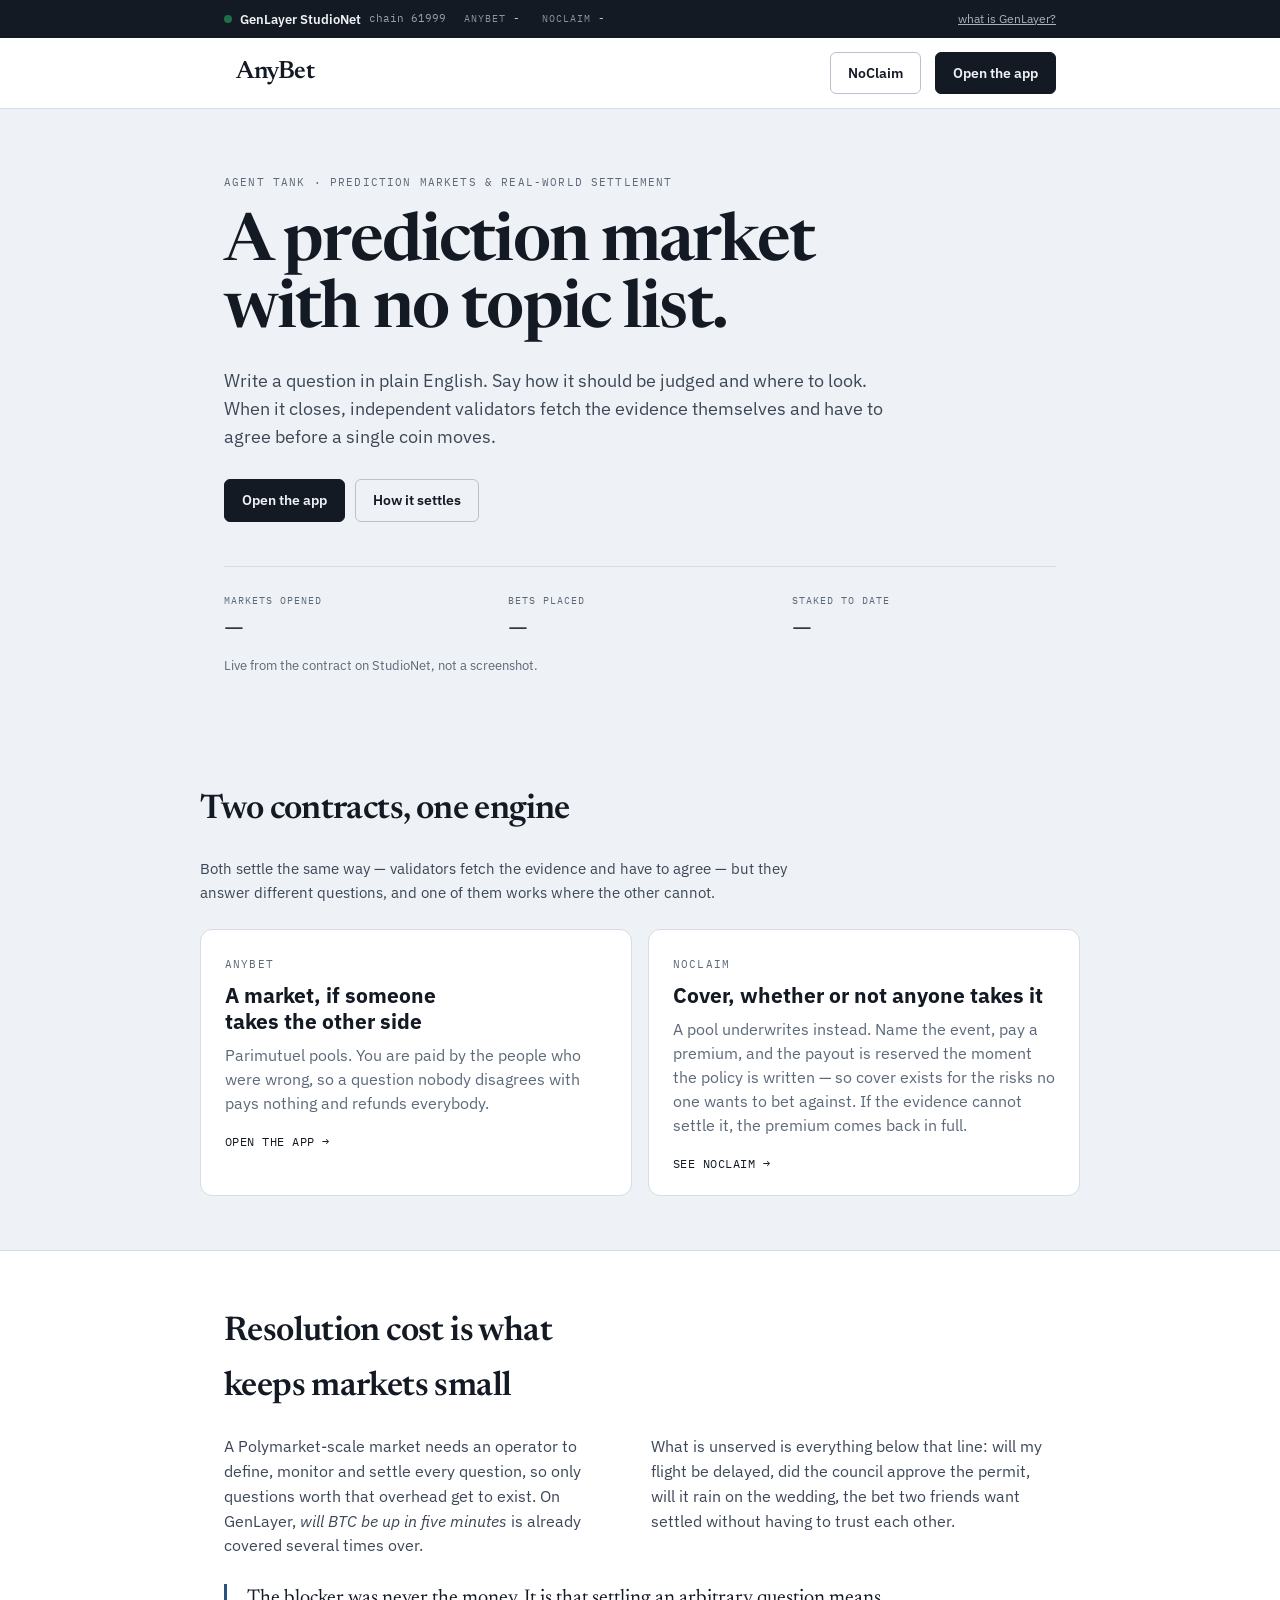
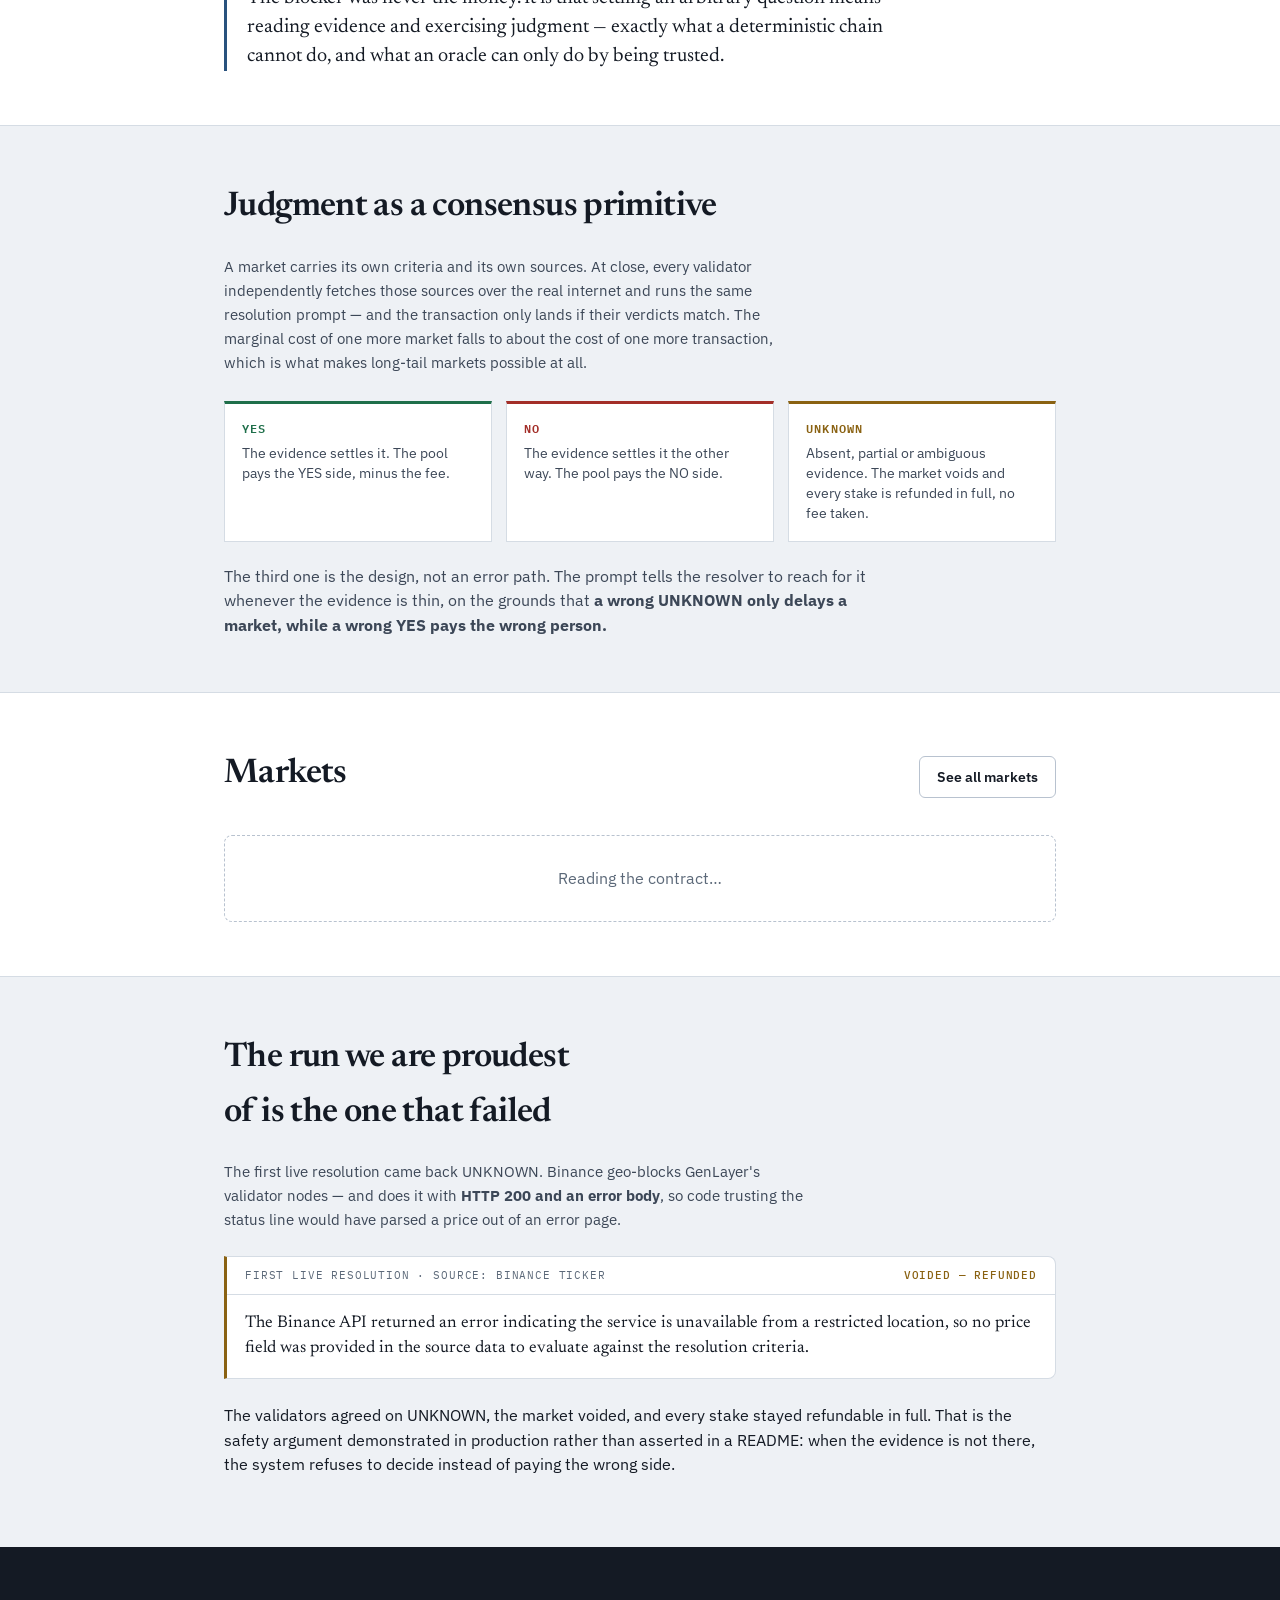
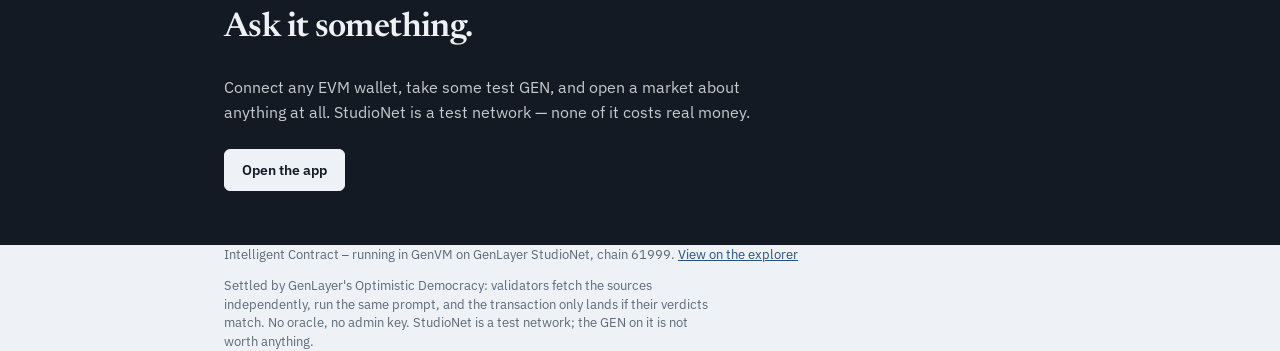
==== frontend/anybet.html @ c9eaa771 "Give NoClaim the front door NoClaim is the entry: parametric cover is the half of this that works wi" ====
<!doctype html>
<html lang="en">
<head>
<meta charset="utf-8">
<meta name="viewport" content="width=device-width, initial-scale=1">
<title>AnyBet - a prediction market with no topic list</title>
<meta name="description" content="Ask any question in plain English, say how it should be judged, and GenLayer validators settle it from live evidence.">
<link rel="preconnect" href="https://fonts.googleapis.com">
<link rel="preconnect" href="https://fonts.gstatic.com" crossorigin>
<link rel="stylesheet" href="https://fonts.googleapis.com/css2?family=Newsreader:ital,opsz,wght@0,6..72,400;0,6..72,500;0,6..72,600;0,6..72,700;1,6..72,400&family=IBM+Plex+Mono:wght@400;500;600&family=IBM+Plex+Sans:wght@400;500;600&display=swap">
<link rel="icon" id="favicon" href="data:,">
<link rel="stylesheet" href="styles.css">
<script type="importmap">
{
  "imports": {
    "genlayer-js": "https://esm.sh/genlayer-js@1.1.8",
    "genlayer-js/chains": "https://esm.sh/genlayer-js@1.1.8/chains"
  }
}
</script>
</head>
<body class="home">

<!-- The same bar the two apps carry. This page signs nothing, so it shows no
     account - but it names the network and both contracts, because arriving
     here and arriving at the app should not tell you different things about
     where this runs. -->
<div class="netbar" id="netbar">
  <div class="wrap netbar-inner">
    <span class="net-state">
      <span class="dot"></span>
      <strong>GenLayer StudioNet</strong>
      <span class="net-id">chain 61999</span>
    </span>
    <a class="net-contract" id="net-contract-bet" href="#" target="_blank" rel="noopener" title="The AnyBet contract on the explorer">
      <span class="label">anybet</span>
      <code id="contract-address">-</code>
    </a>
    <a class="net-contract" id="net-contract-cover" href="#" target="_blank" rel="noopener" title="The NoClaim contract on the explorer">
      <span class="label">noclaim</span>
      <code id="cover-address">-</code>
    </a>
    <div class="netbar-right">
      <a class="link" href="https://genlayer.com" target="_blank" rel="noopener">what is GenLayer?</a>
    </div>
  </div>
</div>

<header class="home-nav">
  <div class="wrap home-nav-inner">
    <a class="lockup" href="anybet.html">
      <span class="mark-slot" id="mark-slot"></span>
      <span class="wordmark">AnyBet</span>
    </a>
    <nav>
      <a class="btn-link ghost" href="index.html">NoClaim</a>
      <a class="btn-link primary" href="app.html">Open the app</a>
    </nav>
  </div>
</header>

<main>

  <section class="hero wrap">
    <p class="eyebrow">Agent Tank &middot; Prediction Markets &amp; Real-World Settlement</p>
    <h1>A prediction market<br>with no topic list.</h1>
    <p class="hero-lede">
      Write a question in plain English. Say how it should be judged and where to
      look. When it closes, independent validators fetch the evidence themselves
      and have to agree before a single coin moves.
    </p>
    <div class="hero-actions">
      <a class="btn-link primary" href="app.html">Open the app</a>
      <a class="btn-link ghost" href="#how">How it settles</a>
    </div>
    <dl class="hero-stats" id="hero-stats">
      <div><dt>Markets opened</dt><dd id="stat-markets">&mdash;</dd></div>
      <div><dt>Bets placed</dt><dd id="stat-bets">&mdash;</dd></div>
      <div><dt>Staked to date</dt><dd id="stat-volume">&mdash;</dd></div>
    </dl>
    <p class="hero-note">Live from the contract on StudioNet, not a screenshot.</p>
  </section>

  <!-- NoClaim was a footnote here for too long. It is the half of this that
       does not need a counterparty, which is the more interesting half. -->
  <section class="wrap products">
    <h2>Two contracts, one engine</h2>
    <p class="lede">
      Both settle the same way &mdash; validators fetch the evidence and have to
      agree &mdash; but they answer different questions, and one of them works
      where the other cannot.
    </p>
    <div class="product-grid">
      <a class="product" href="app.html">
        <span class="eyebrow">AnyBet</span>
        <h3>A market, if someone takes the other side</h3>
        <p>
          Parimutuel pools. You are paid by the people who were wrong, so a
          question nobody disagrees with pays nothing and refunds everybody.
        </p>
        <span class="product-go">Open the app</span>
      </a>
      <a class="product" href="index.html">
        <span class="eyebrow">NoClaim</span>
        <h3>Cover, whether or not anyone takes it</h3>
        <p>
          A pool underwrites instead. Name the event, pay a premium, and the
          payout is reserved the moment the policy is written &mdash; so cover
          exists for the risks no one wants to bet against. If the evidence
          cannot settle it, the premium comes back in full.
        </p>
        <span class="product-go">See NoClaim</span>
      </a>
    </div>
  </section>

  <section class="band">
    <div class="wrap">
      <h2>Resolution cost is what keeps markets small</h2>
      <div class="two-col">
        <p>
          A Polymarket-scale market needs an operator to define, monitor and
          settle every question, so only questions worth that overhead get to
          exist. On GenLayer, <em>will BTC be up in five minutes</em> is already
          covered several times over.
        </p>
        <p>
          What is unserved is everything below that line: will my flight be
          delayed, did the council approve the permit, will it rain on the
          wedding, the bet two friends want settled without having to trust each
          other.
        </p>
      </div>
      <p class="pull">
        The blocker was never the money. It is that settling an arbitrary
        question means reading evidence and exercising judgment &mdash; exactly
        what a deterministic chain cannot do, and what an oracle can only do by
        being trusted.
      </p>
    </div>
  </section>

  <section class="wrap" id="how">
    <h2>Judgment as a consensus primitive</h2>
    <p class="lede">
      A market carries its own criteria and its own sources. At close, every
      validator independently fetches those sources over the real internet and
      runs the same resolution prompt &mdash; and the transaction only lands if
      their verdicts match. The marginal cost of one more market falls to about
      the cost of one more transaction, which is what makes long-tail markets
      possible at all.
    </p>

    <div class="verdicts">
      <div class="verdict-card v-yes">
        <p class="name">YES</p>
        <p>The evidence settles it. The pool pays the YES side, minus the fee.</p>
      </div>
      <div class="verdict-card v-no">
        <p class="name">NO</p>
        <p>The evidence settles it the other way. The pool pays the NO side.</p>
      </div>
      <div class="verdict-card v-unknown">
        <p class="name">UNKNOWN</p>
        <p>Absent, partial or ambiguous evidence. The market voids and every stake is refunded in full, no fee taken.</p>
      </div>
    </div>

    <p class="under-verdicts">
      The third one is the design, not an error path. The prompt tells the
      resolver to reach for it whenever the evidence is thin, on the grounds that
      <strong>a wrong UNKNOWN only delays a market, while a wrong YES pays the
      wrong person.</strong>
    </p>
  </section>

  <section class="band">
    <div class="wrap">
      <div class="section-head">
        <h2 id="markets-heading">Markets</h2>
        <a class="btn-link ghost" href="app.html">See all markets</a>
      </div>
      <div id="home-markets" class="home-markets">
        <p class="empty">Reading the contract&hellip;</p>
      </div>
    </div>
  </section>

  <section class="wrap">
    <h2>The run we are proudest of is the one that failed</h2>
    <p class="lede">
      The first live resolution came back UNKNOWN. Binance geo-blocks GenLayer's
      validator nodes &mdash; and does it with <strong>HTTP 200 and an error
      body</strong>, so code trusting the status line would have parsed a price
      out of an error page.
    </p>
    <figure class="exhibit void">
      <figcaption>
        <span>First live resolution &middot; source: Binance ticker</span>
        <span class="tag">Voided &mdash; refunded</span>
      </figcaption>
      <blockquote>
        The Binance API returned an error indicating the service is unavailable
        from a restricted location, so no price field was provided in the source
        data to evaluate against the resolution criteria.
      </blockquote>
    </figure>
    <p>
      The validators agreed on UNKNOWN, the market voided, and every stake stayed
      refundable in full. That is the safety argument demonstrated in production
      rather than asserted in a README: when the evidence is not there, the
      system refuses to decide instead of paying the wrong side.
    </p>
  </section>

  <section class="cta">
    <div class="wrap">
      <h2>Ask it something.</h2>
      <p>
        Connect any EVM wallet, take some test GEN, and open a market about
        anything at all. StudioNet is a test network &mdash; none of it costs
        real money.
      </p>
      <a class="btn-link primary" href="app.html">Open the app</a>
    </div>
  </section>

</main>

<footer class="wrap">
  <p>
    Intelligent Contract <code id="contract-address">&mdash;</code> running in
    GenVM on GenLayer StudioNet, chain 61999.
    <a id="explorer-link" href="#" target="_blank" rel="noopener">View on the explorer</a>
  </p>
  <p class="fineprint">
    Settled by GenLayer's Optimistic Democracy: validators fetch the sources
    independently, run the same prompt, and the transaction only lands if their
    verdicts match. No oracle, no admin key. StudioNet is a test network; the GEN
    on it is not worth anything.
  </p>
</footer>

<script type="module" src="anybet-home.js"></script>
</body>
</html>
---- frontend/styles.css ----
/* AnyBet - shares its identity with the submission page: a cool filing-paper
   ground, ink type, and three saturated colours reserved for the three things a
   market can resolve to. Nothing else is allowed to be loud. */

:root {
  --ground: #eef1f5;
  --surface: #ffffff;
  --sunk: #e7ebf1;
  --ink: #141a24;
  --ink-soft: #3c4757;
  --muted: #5c6979;
  --line: #d5dce4;
  --line-strong: #b8c2cf;

  --yes: #1f6f4a;
  --no: #a32e28;
  --unknown: #8a6212;
  --accent: #29527e;

  --display: "Newsreader", "Iowan Old Style", Georgia, serif;
  --body: "IBM Plex Sans", "Segoe UI", Helvetica, Arial, sans-serif;
  --mono: "IBM Plex Mono", ui-monospace, SFMono-Regular, Menlo, monospace;

  --radius: 8px;
}

@media (prefers-color-scheme: dark) {
  :root:not([data-theme="light"]) {
    --ground: #10141b;
    --surface: #171d26;
    --sunk: #1d242f;
    --ink: #e4e9f0;
    --ink-soft: #bcc6d3;
    --muted: #8d9aab;
    --line: #28313e;
    --line-strong: #3a4553;

    --yes: #58b585;
    --no: #e2776e;
    --unknown: #d9a441;
    --accent: #7ba7dd;
  }
}

:root[data-theme="dark"] {
  --ground: #10141b;
  --surface: #171d26;
  --sunk: #1d242f;
  --ink: #e4e9f0;
  --ink-soft: #bcc6d3;
  --muted: #8d9aab;
  --line: #28313e;
  --line-strong: #3a4553;

  --yes: #58b585;
  --no: #e2776e;
  --unknown: #d9a441;
  --accent: #7ba7dd;
}

* { box-sizing: border-box; }

body {
  margin: 0;
  background: var(--ground);
  color: var(--ink);
  font-family: var(--body);
  font-size: 15.5px;
  line-height: 1.6;
  -webkit-font-smoothing: antialiased;
}

body.busy { cursor: progress; }
body.busy button:not(.link) { opacity: .45; pointer-events: none; }

.wrap { max-width: 880px; margin: 0 auto; padding: 0 24px; }

code { font-family: var(--mono); font-size: .88em; }

h1, h2, h3 { text-wrap: balance; }

/* ---- masthead ---- */

.masthead {
  background: var(--surface);
  border-bottom: 1px solid var(--line);
}

.masthead-inner {
  display: flex;
  flex-wrap: wrap;
  gap: 24px;
  justify-content: space-between;
  align-items: flex-start;
  padding-top: 26px;
  padding-bottom: 24px;
}

.brand { flex: 1 1 260px; min-width: 0; }
.account { flex: 0 1 auto; }

/* ---- brand lockup ---- */

.lockup { display: flex; align-items: center; gap: 12px; }
.mark-slot { display: inline-flex; color: var(--ink); }
.mark { display: block; }

/* The chain this actually runs on, stated next to the name rather than buried
   in a footer - and the dot is live state, going amber the moment the wallet
   wanders off StudioNet. */
.chain-badge {
  display: inline-flex;
  align-items: center;
  gap: 7px;
  margin-top: 11px;
  padding: 4px 11px 4px 9px;
  border: 1px solid var(--line);
  border-radius: 20px;
  background: var(--ground);
  font-size: 12px;
  color: var(--muted);
  text-decoration: none;
}
.chain-badge:hover { border-color: var(--line-strong); }
.chain-badge strong { color: var(--ink); font-weight: 600; }
.chain-badge .sep { color: var(--line-strong); }
.chain-badge .dot {
  width: 7px;
  height: 7px;
  border-radius: 50%;
  background: var(--yes);
  flex-shrink: 0;
}
.chain-badge .dot.bad { background: var(--unknown); }

.brand h1 {
  font-family: var(--display);
  font-weight: 500;
  font-size: 38px;
  letter-spacing: -.02em;
  margin: 0;
  line-height: 1;
}

.tagline {
  margin: 7px 0 0;
  color: var(--muted);
  font-size: 14.5px;
  max-width: 42ch;
}

/* ---- account panel ---- */

.account {
  min-width: 330px;
  background: var(--sunk);
  border: 1px solid var(--line);
  border-radius: var(--radius);
  padding: 14px 16px;
}

.account-grid {
  display: grid;
  grid-template-columns: 1fr 1fr;
  gap: 10px 18px;
  margin: 0 0 12px;
}
.account-grid div { min-width: 0; }
.account-grid dt {
  font-family: var(--mono);
  font-size: 10px;
  letter-spacing: .1em;
  text-transform: uppercase;
  color: var(--muted);
  margin-bottom: 2px;
}
.account-grid dd {
  margin: 0;
  font-size: 14px;
  font-variant-numeric: tabular-nums;
  display: flex;
  align-items: baseline;
  gap: 6px;
  flex-wrap: wrap;
}
.unit { color: var(--muted); font-size: 12px; }

.account-actions { display: flex; flex-wrap: wrap; gap: 6px; }

/* ---- buttons ---- */

button {
  font: inherit;
  font-weight: 500;
  border-radius: 6px;
  cursor: pointer;
  border: 1px solid transparent;
  padding: 8px 14px;
  background: var(--sunk);
  color: var(--ink);
  transition: background .12s, border-color .12s;
}
button:hover { border-color: var(--line-strong); }
button:focus-visible { outline: 2px solid var(--accent); outline-offset: 2px; }

button.primary {
  background: var(--ink);
  color: var(--ground);
  border-color: var(--ink);
  font-weight: 600;
}
button.primary:hover { filter: brightness(1.3); }

button.ghost { background: transparent; border-color: var(--line); }
button.ghost:hover { background: var(--surface); }
button.quiet { color: var(--muted); }

button.link {
  background: none;
  border: 0;
  padding: 0;
  color: var(--accent);
  font-size: 13px;
  text-decoration: underline;
  text-underline-offset: 3px;
}
button.link:hover { filter: brightness(1.2); border-color: transparent; }

button:disabled { opacity: .4; cursor: not-allowed; }
button:disabled:hover { border-color: transparent; filter: none; }

button.yes, button.no { color: #fff; font-weight: 600; }
button.yes { background: var(--yes); border-color: var(--yes); }
button.no { background: var(--no); border-color: var(--no); }

/* ---- shared blocks ---- */

.panel {
  background: var(--surface);
  border: 1px solid var(--line);
  border-radius: var(--radius);
  padding: 24px;
  margin-bottom: 22px;
}

.panel h2, .guide h2 {
  font-family: var(--display);
  font-weight: 600;
  font-size: 24px;
  letter-spacing: -.01em;
  margin: 0 0 10px;
}

.section-head { display: flex; justify-content: space-between; align-items: baseline; margin-bottom: 14px; }
.section-head h2 { margin: 0; }

.lede { color: var(--ink-soft); margin: 0 0 18px; max-width: 66ch; font-size: 15px; }
.fineprint { color: var(--muted); font-size: 12.5px; line-height: 1.5; margin: 10px 0 0; max-width: 62ch; }
.hint-inline { color: var(--muted); font-weight: 400; text-transform: none; letter-spacing: 0; }
.warn { color: var(--unknown); font-size: 13px; }

.eyebrow {
  font-family: var(--mono);
  font-size: 10.5px;
  letter-spacing: .11em;
  text-transform: uppercase;
  color: var(--muted);
}

.panel.login { border-color: var(--line-strong); }

/* ---- how to play ---- */

.guide { margin-bottom: 26px; }
.guide-head { display: flex; justify-content: space-between; align-items: baseline; margin-bottom: 14px; }
.guide-head h2 { margin: 0; }

.guide-steps {
  list-style: none;
  counter-reset: step;
  margin: 0;
  padding: 0;
  display: grid;
  grid-template-columns: repeat(auto-fit, minmax(150px, 1fr));
  gap: 1px;
  background: var(--line);
  border: 1px solid var(--line);
  border-radius: var(--radius);
  overflow: hidden;
}

.guide-steps li {
  counter-increment: step;
  background: var(--surface);
  padding: 14px 16px 16px;
}
.guide-steps li::before {
  content: counter(step);
  display: block;
  font-family: var(--mono);
  font-size: 11px;
  color: var(--muted);
  margin-bottom: 6px;
}
.guide-steps h3 { margin: 0 0 4px; font-size: 14px; font-weight: 600; }
.guide-steps p { margin: 0; font-size: 13px; color: var(--muted); line-height: 1.5; }

.guide-note { margin: 12px 0 0; font-size: 13px; color: var(--muted); max-width: 66ch; }

/* ---- forms ---- */

form label { display: block; margin-bottom: 14px; font-size: 12.5px; color: var(--muted); font-weight: 500; }
form .row { display: flex; gap: 14px; flex-wrap: wrap; }
form .row label { flex: 1; min-width: 130px; }

input, textarea, select {
  width: 100%;
  margin-top: 5px;
  padding: 9px 11px;
  background: var(--ground);
  border: 1px solid var(--line);
  border-radius: 6px;
  color: var(--ink);
  font: inherit;
  font-size: 14px;
}
input:focus, textarea:focus, select:focus {
  outline: 2px solid var(--accent);
  outline-offset: -1px;
  background: var(--surface);
}
textarea { resize: vertical; line-height: 1.5; }

.templates { margin-bottom: 20px; }
.template-chips { display: flex; flex-direction: column; gap: 10px; margin-top: 10px; }

/* Grouped by reach - planet, markets, cities, code - because that spread is the
   argument: one contract settles all of them without changing. */
.template-group { display: grid; grid-template-columns: 74px 1fr; gap: 12px; align-items: baseline; }
.group-name {
  font-family: var(--mono);
  font-size: 10px;
  letter-spacing: .1em;
  text-transform: uppercase;
  color: var(--muted);
  padding-top: 7px;
}
.group-chips { display: flex; flex-wrap: wrap; gap: 7px; }

@media (max-width: 560px) {
  .template-group { grid-template-columns: 1fr; gap: 4px; }
  .group-name { padding-top: 0; }
}

.chip {
  padding: 6px 13px;
  background: transparent;
  border: 1px solid var(--line-strong);
  border-radius: 16px;
  font-size: 13px;
}
.chip:hover { background: var(--sunk); }

.source-tools { display: flex; align-items: center; gap: 12px; flex-wrap: wrap; margin-bottom: 12px; }

.source-preview {
  border: 1px solid var(--line);
  border-radius: 6px;
  background: var(--ground);
  margin-bottom: 16px;
  overflow: hidden;
}
.source-row {
  display: grid;
  grid-template-columns: 74px 1fr;
  gap: 12px;
  padding: 10px 13px;
  border-bottom: 1px solid var(--line);
  font-size: 12.5px;
}
.source-row:last-child { border-bottom: 0; }
.source-row .status {
  font-family: var(--mono);
  font-size: 10.5px;
  letter-spacing: .08em;
  text-transform: uppercase;
}
.source-row.ok .status { color: var(--yes); }
.source-row.bad .status { color: var(--no); }
.source-row .body { min-width: 0; }
.source-row .url { color: var(--muted); word-break: break-all; display: block; margin-bottom: 3px; }
.source-row pre {
  margin: 0;
  font-family: var(--mono);
  font-size: 11.5px;
  color: var(--ink-soft);
  white-space: pre-wrap;
  word-break: break-word;
  max-height: 7em;
  overflow-y: auto;
}

/* ---- markets ---- */

.market {
  background: var(--surface);
  border: 1px solid var(--line);
  border-left: 3px solid var(--line-strong);
  border-radius: 0 var(--radius) var(--radius) 0;
  padding: 17px 19px;
  margin-bottom: 12px;
}
.market.open { border-left-color: var(--accent); }
.market.closed { border-left-color: var(--unknown); }

.market-head { display: flex; justify-content: space-between; gap: 14px; align-items: flex-start; margin-bottom: 4px; }
.market-head h3 {
  margin: 0;
  font-family: var(--display);
  font-weight: 600;
  font-size: 18px;
  line-height: 1.25;
}

.badge {
  flex-shrink: 0;
  font-family: var(--mono);
  font-size: 10.5px;
  letter-spacing: .06em;
  text-transform: uppercase;
  padding: 3px 9px;
  border-radius: 12px;
  border: 1px solid var(--line);
  color: var(--muted);
  white-space: nowrap;
}
.badge.open { color: var(--yes); border-color: var(--yes); }
.badge.closed { color: var(--unknown); border-color: var(--unknown); }
.badge.open.late { color: var(--unknown); border-color: var(--unknown); }

.criteria { color: var(--muted); font-size: 13px; margin: 0 0 14px; max-width: 74ch; }

/* The implied price, drawn. In a parimutuel pool the share of money on a side
   is the crowd's probability for it - the one number a prediction market exists
   to produce, and the one this page used to omit entirely. */

.book { margin-bottom: 14px; }

.odds-bar {
  display: flex;
  height: 8px;
  border-radius: 4px;
  overflow: hidden;
  background: var(--sunk);
  margin-bottom: 10px;
}
.odds-yes { background: var(--yes); transition: width .4s ease; }
.odds-no { background: var(--no); transition: width .4s ease; }

.book-rows { display: flex; gap: 10px; }

.pool {
  flex: 1;
  min-width: 0;
  padding: 11px 13px;
  border-radius: 6px;
  background: var(--ground);
  border: 1px solid var(--line);
  display: grid;
  grid-template-columns: auto 1fr;
  grid-template-areas: "side pct" "amount mult";
  gap: 2px 8px;
  align-items: baseline;
}
.pool .side { grid-area: side; font-family: var(--mono); font-size: 10.5px; font-weight: 600; letter-spacing: .1em; }
.pool .pct {
  grid-area: pct;
  justify-self: end;
  font-size: 21px;
  font-weight: 600;
  font-variant-numeric: tabular-nums;
  line-height: 1;
}
.pool .amount { grid-area: amount; font-size: 12.5px; color: var(--muted); font-variant-numeric: tabular-nums; }
.pool .mult { grid-area: mult; justify-self: end; font-size: 12px; color: var(--muted); text-align: right; }

.pool.yes .side, .pool.yes .pct { color: var(--yes); }
.pool.no .side, .pool.no .pct { color: var(--no); }

.verdict {
  background: var(--ground);
  border-left: 2px solid var(--accent);
  padding: 10px 13px;
  margin-bottom: 13px;
  border-radius: 0 5px 5px 0;
}
.verdict .label {
  font-family: var(--mono);
  font-size: 10px;
  letter-spacing: .1em;
  text-transform: uppercase;
  color: var(--muted);
}
.verdict p { margin: 4px 0 0; font-size: 13.5px; color: var(--ink-soft); }

.market-actions { display: flex; gap: 8px; align-items: center; flex-wrap: wrap; }
.market-actions .stake { width: 104px; margin: 0; font-variant-numeric: tabular-nums; }

.claim-row {
  display: flex;
  align-items: center;
  gap: 14px;
  padding: 11px 0;
  border-bottom: 1px solid var(--line);
}
.claim-row:last-child { border-bottom: 0; }
.claim-row span { flex: 1; font-size: 14px; }
.claim-row strong { font-variant-numeric: tabular-nums; }

.net-ok { color: var(--yes); }
.net-bad { color: var(--unknown); font-weight: 600; }

footer { padding-top: 22px; padding-bottom: 48px; color: var(--muted); font-size: 13px; }
footer a { color: var(--accent); }
footer p { margin: 0 0 6px; }

.toast {
  position: fixed;
  left: 50%;
  bottom: 24px;
  transform: translateX(-50%);
  max-width: min(640px, calc(100vw - 40px));
  padding: 12px 18px;
  border-radius: var(--radius);
  background: var(--surface);
  color: var(--ink);
  border: 1px solid var(--line-strong);
  border-left: 3px solid var(--accent);
  box-shadow: 0 10px 34px rgba(20, 26, 36, .18);
  font-size: 14px;
  z-index: 50;
}
.toast.success { border-left-color: var(--yes); }
.toast.error { border-left-color: var(--no); }

@media (max-width: 660px) {
  .pools { flex-direction: column; }
  .account { min-width: 0; width: 100%; }
  .brand h1 { font-size: 32px; }
}

@media (prefers-reduced-motion: reduce) {
  * { transition: none !important; }
}

/* ---- stats strip ---- */

.stats-strip {
  background: var(--surface);
  border-bottom: 1px solid var(--line);
  margin-bottom: 30px;
}
.stats {
  display: grid;
  grid-template-columns: repeat(auto-fit, minmax(140px, 1fr));
  gap: 18px;
  padding-top: 15px;
  padding-bottom: 15px;
}
.stats dt {
  font-family: var(--mono);
  font-size: 10px;
  letter-spacing: .1em;
  text-transform: uppercase;
  color: var(--muted);
  margin-bottom: 3px;
}
.stats dd {
  margin: 0;
  font-family: var(--display);
  font-size: 22px;
  font-weight: 600;
  font-variant-numeric: tabular-nums;
  line-height: 1.1;
}

/* ---- markets section ---- */

#markets-section { margin-bottom: 26px; }
.section-tools { display: flex; align-items: center; gap: 14px; }

.empty {
  border: 1px dashed var(--line-strong);
  border-radius: var(--radius);
  padding: 30px;
  text-align: center;
  color: var(--muted);
  margin: 0;
}

.panel.claimable { border-left: 3px solid var(--yes); }

/* ================= home page ================= */

.home-nav {
  background: var(--surface);
  border-bottom: 1px solid var(--line);
  position: sticky;
  top: 0;
  z-index: 20;
}
.home-nav-inner {
  display: flex;
  align-items: center;
  justify-content: space-between;
  gap: 18px;
  flex-wrap: wrap;
  padding-top: 14px;
  padding-bottom: 14px;
}
.home-nav nav { display: flex; align-items: center; gap: 14px; flex-wrap: wrap; }

.lockup { text-decoration: none; color: inherit; }
.wordmark {
  font-family: var(--display);
  font-size: 25px;
  font-weight: 600;
  letter-spacing: -.02em;
}

/* An anchor that has to read as a button. */
.btn-link {
  display: inline-flex;
  align-items: center;
  padding: 9px 17px;
  border-radius: 6px;
  border: 1px solid transparent;
  font-size: 14px;
  font-weight: 600;
  text-decoration: none;
}
.btn-link.primary { background: var(--ink); color: var(--ground); border-color: var(--ink); }
.btn-link.primary:hover { filter: brightness(1.3); }
.btn-link.ghost { border-color: var(--line-strong); color: var(--ink); background: transparent; }
.btn-link.ghost:hover { background: var(--sunk); }

.hero { padding: 68px 24px 56px; }
.hero .eyebrow { display: block; margin-bottom: 20px; }
.hero h1 {
  font-family: var(--display);
  font-weight: 600;
  font-size: clamp(40px, 6.4vw, 66px);
  line-height: 1.02;
  letter-spacing: -.028em;
  margin: 0 0 22px;
}
.hero-lede {
  font-size: 17.5px;
  line-height: 1.6;
  color: var(--ink-soft);
  max-width: 60ch;
  margin: 0 0 28px;
}
.hero-actions { display: flex; gap: 10px; flex-wrap: wrap; margin-bottom: 44px; }

.hero-stats {
  display: grid;
  grid-template-columns: repeat(auto-fit, minmax(150px, 1fr));
  gap: 20px;
  margin: 0;
  padding-top: 26px;
  border-top: 1px solid var(--line);
}
.hero-stats dt {
  font-family: var(--mono);
  font-size: 10px;
  letter-spacing: .1em;
  text-transform: uppercase;
  color: var(--muted);
  margin-bottom: 4px;
}
.hero-stats dd {
  margin: 0;
  font-family: var(--display);
  font-size: 30px;
  font-weight: 600;
  font-variant-numeric: tabular-nums;
  line-height: 1;
}
.hero-note { color: var(--muted); font-size: 12.5px; margin: 12px 0 0; }

body.home section { padding-top: 54px; padding-bottom: 54px; }
body.home .band { background: var(--surface); border-block: 1px solid var(--line); }
body.home h2 {
  font-family: var(--display);
  font-weight: 600;
  font-size: clamp(26px, 3.4vw, 34px);
  letter-spacing: -.018em;
  margin: 0 0 20px;
  max-width: 24ch;
}

.two-col {
  display: grid;
  grid-template-columns: repeat(auto-fit, minmax(280px, 1fr));
  gap: 22px;
  margin-bottom: 26px;
}
.two-col p { margin: 0; color: var(--ink-soft); }

.pull {
  font-family: var(--display);
  font-size: 20px;
  line-height: 1.45;
  color: var(--ink);
  border-left: 3px solid var(--accent);
  padding-left: 20px;
  max-width: 62ch;
  margin: 0;
}

.verdicts {
  display: grid;
  grid-template-columns: repeat(auto-fit, minmax(210px, 1fr));
  gap: 14px;
  margin: 26px 0 0;
}
.verdict-card {
  border-top: 3px solid var(--edge);
  background: var(--surface);
  border-right: 1px solid var(--line);
  border-bottom: 1px solid var(--line);
  border-left: 1px solid var(--line);
  padding: 15px 17px 17px;
}
.verdict-card .name {
  font-family: var(--mono);
  font-size: 12px;
  font-weight: 600;
  letter-spacing: .1em;
  color: var(--edge);
  margin: 0 0 6px;
}
.verdict-card p { margin: 0; font-size: 13.5px; line-height: 1.5; color: var(--ink-soft); }
.v-yes { --edge: var(--yes); }
.v-no { --edge: var(--no); }
.v-unknown { --edge: var(--unknown); }
.under-verdicts { margin: 22px 0 0; max-width: 66ch; color: var(--ink-soft); }

.home-markets { display: grid; gap: 12px; }
.home-market {
  display: block;
  text-decoration: none;
  color: inherit;
  background: var(--ground);
  border: 1px solid var(--line);
  border-left: 3px solid var(--line-strong);
  border-radius: 0 var(--radius) var(--radius) 0;
  padding: 16px 18px;
}
.home-market.open { border-left-color: var(--accent); }
.home-market:hover { border-color: var(--line-strong); background: var(--sunk); }
.hm-head { display: flex; justify-content: space-between; gap: 14px; align-items: flex-start; margin-bottom: 12px; }
.hm-head h3 {
  margin: 0;
  font-family: var(--display);
  font-size: 17px;
  font-weight: 600;
  line-height: 1.3;
}
.hm-foot {
  display: flex;
  gap: 16px;
  margin-top: 9px;
  font-size: 12.5px;
  font-variant-numeric: tabular-nums;
}
.hm-yes { color: var(--yes); font-weight: 600; }
.hm-no { color: var(--no); font-weight: 600; }
.hm-pool { color: var(--muted); margin-left: auto; }

figure.exhibit {
  margin: 24px 0;
  background: var(--surface);
  border: 1px solid var(--line);
  border-left: 3px solid var(--unknown);
  border-radius: 0 var(--radius) var(--radius) 0;
}
figure.exhibit figcaption {
  display: flex;
  flex-wrap: wrap;
  gap: 10px;
  justify-content: space-between;
  padding: 10px 18px;
  border-bottom: 1px solid var(--line);
  font-family: var(--mono);
  font-size: 10.5px;
  letter-spacing: .08em;
  text-transform: uppercase;
  color: var(--muted);
}
figure.exhibit .tag { color: var(--unknown); font-weight: 500; }
figure.exhibit blockquote {
  margin: 0;
  padding: 16px 18px;
  font-family: var(--display);
  font-size: 17px;
  line-height: 1.5;
  color: var(--ink);
}

.cta { background: var(--ink); color: var(--ground); }
.cta h2 { color: var(--ground); }
.cta p { color: var(--ground); opacity: .82; max-width: 56ch; margin: 0 0 24px; }
.cta .btn-link.primary { background: var(--ground); color: var(--ink); border-color: var(--ground); }

@media (max-width: 620px) {
  .hero { padding-top: 44px; }
  .home-nav { position: static; }
}

/* ---- the book: who is on which side ---- */

.book-toggle { margin-top: 12px; }

.book-log {
  margin-top: 10px;
  border: 1px solid var(--line);
  border-radius: 6px;
  overflow: hidden;
}
.book-row {
  display: grid;
  grid-template-columns: auto 42px 1fr auto;
  gap: 12px;
  align-items: baseline;
  padding: 8px 13px;
  border-bottom: 1px solid var(--line);
  font-size: 12.5px;
  background: var(--ground);
  font-variant-numeric: tabular-nums;
}
.book-row:last-child { border-bottom: 0; }
.book-row .who { color: var(--muted); }
.book-row .what { font-family: var(--mono); font-size: 10.5px; font-weight: 600; letter-spacing: .08em; }
.book-row.yes .what { color: var(--yes); }
.book-row.no .what { color: var(--no); }
.book-row .outcome { color: var(--muted); text-align: right; }
.book-empty { margin: 0; padding: 12px 13px; color: var(--muted); font-size: 13px; background: var(--ground); }

/* ================= NoClaim ================= */

.underwriter-grid { grid-template-columns: repeat(auto-fit, minmax(130px, 1fr)); margin-bottom: 14px; }

#policies-section { margin-bottom: 26px; }

.policy {
  background: var(--surface);
  border: 1px solid var(--line);
  border-left: 3px solid var(--line-strong);
  border-radius: 0 var(--radius) var(--radius) 0;
  padding: 17px 19px;
  margin-bottom: 12px;
}
.policy.live { border-left-color: var(--accent); }
.policy.due { border-left-color: var(--unknown); }
.policy.paid { border-left-color: var(--yes); }
.policy.refunded { border-left-color: var(--unknown); }

.policy-head { display: flex; justify-content: space-between; gap: 14px; align-items: flex-start; margin-bottom: 4px; }
.policy-head h3 {
  margin: 0;
  font-family: var(--display);
  font-weight: 600;
  font-size: 18px;
  line-height: 1.25;
}
.badge.live { color: var(--accent); border-color: var(--accent); }
.badge.due { color: var(--unknown); border-color: var(--unknown); }
.badge.paid { color: var(--yes); border-color: var(--yes); }
.badge.refunded { color: var(--unknown); border-color: var(--unknown); }

.terms { display: flex; gap: 10px; margin-bottom: 13px; flex-wrap: wrap; }
.term {
  flex: 1;
  min-width: 130px;
  padding: 10px 13px;
  border-radius: 6px;
  background: var(--ground);
  border: 1px solid var(--line);
  display: flex;
  flex-direction: column;
  gap: 2px;
}
.term-label {
  font-family: var(--mono);
  font-size: 10px;
  letter-spacing: .1em;
  text-transform: uppercase;
  color: var(--muted);
}
.term-value { font-size: 16px; font-variant-numeric: tabular-nums; }
.term-value.mono { font-family: var(--mono); font-size: 13px; }
.you {
  font-family: var(--body);
  font-size: 10px;
  text-transform: uppercase;
  letter-spacing: .08em;
  color: var(--accent);
  border: 1px solid var(--accent);
  border-radius: 10px;
  padding: 1px 6px;
  margin-left: 4px;
}

.verdict.paid { border-left-color: var(--yes); }
.verdict.refunded { border-left-color: var(--unknown); }

.policy-actions { display: flex; gap: 8px; align-items: center; flex-wrap: wrap; }

/* The quote: what it costs and whether the pool can back it, shown while the
   numbers are still being typed rather than after a refusal. */
.quote {
  border: 1px solid var(--line);
  border-radius: 6px;
  background: var(--ground);
  margin-bottom: 18px;
  overflow: hidden;
}
.quote-row {
  display: flex;
  justify-content: space-between;
  gap: 14px;
  align-items: baseline;
  padding: 9px 14px;
  border-bottom: 1px solid var(--line);
  font-size: 13px;
}
.quote-row:last-child { border-bottom: 0; }
.q-label { color: var(--muted); }
.q-value { font-variant-numeric: tabular-nums; text-align: right; }
.q-note { color: var(--muted); font-size: 12px; }
.quote-row.ok .q-value { color: var(--yes); }
.quote-row.bad .q-value { color: var(--no); }

.mine-summary {
  display: grid;
  grid-template-columns: repeat(auto-fit, minmax(130px, 1fr));
  gap: 12px 18px;
  margin: 0 0 14px;
  padding: 14px 16px;
  background: var(--surface);
  border: 1px solid var(--line);
  border-left: 3px solid var(--accent);
  border-radius: 0 var(--radius) var(--radius) 0;
}
.mine-summary dt {
  font-family: var(--mono);
  font-size: 10px;
  letter-spacing: .1em;
  text-transform: uppercase;
  color: var(--muted);
  margin-bottom: 3px;
}
.mine-summary dd {
  margin: 0;
  font-size: 19px;
  font-variant-numeric: tabular-nums;
  font-family: var(--display);
  font-weight: 600;
}
#mine-section { margin-bottom: 28px; }
#mine-section .section-head { margin-bottom: 12px; }

/* ================= NoClaim desk: rebuilt ================= */

/* --- the network bar: which chain, which contract, who is connected --- */

.netbar {
  background: var(--ink);
  color: var(--ground);
  font-size: 12.5px;
  position: sticky;
  top: 0;
  z-index: 30;
}
.netbar.wrong { background: var(--unknown); color: #1a1206; }

.netbar-inner {
  display: flex;
  align-items: center;
  gap: 18px;
  flex-wrap: wrap;
  padding-top: 9px;
  padding-bottom: 9px;
}
.net-state { display: inline-flex; align-items: center; gap: 8px; }
.netbar .dot { width: 8px; height: 8px; border-radius: 50%; background: var(--yes); flex-shrink: 0; }
.netbar .dot.bad { background: #ffd479; }
.netbar strong { font-weight: 600; }
.net-id { opacity: .62; font-family: var(--mono); font-size: 11px; }

.net-contract {
  display: inline-flex;
  align-items: baseline;
  gap: 7px;
  color: inherit;
  text-decoration: none;
  opacity: .8;
}
.net-contract:hover { opacity: 1; text-decoration: underline; }
.net-contract .label {
  font-family: var(--mono);
  font-size: 10px;
  letter-spacing: .1em;
  text-transform: uppercase;
  opacity: .7;
}
.net-contract code { font-size: 11px; }

.netbar-right { margin-left: auto; display: inline-flex; align-items: center; gap: 12px; }
.net-account { display: inline-flex; align-items: center; gap: 9px; }
.net-account code { font-size: 11.5px; }
.netbar .link { color: inherit; opacity: .7; font-size: 11.5px; }
.netbar .link:hover { opacity: 1; }

button.small { padding: 5px 11px; font-size: 12.5px; }
button.warnbtn {
  background: var(--ground);
  color: var(--ink);
  border-color: var(--ground);
  font-weight: 600;
  padding: 5px 11px;
  font-size: 12.5px;
}

/* --- hero --- */

body.desk .hero {
  background: var(--surface);
  border-bottom: 1px solid var(--line);
  padding: 30px 0 34px;
  margin-bottom: 30px;
}
body.desk .hero .lockup { display: inline-flex; align-items: center; gap: 11px; margin-bottom: 18px; }
body.desk .hero h1 {
  font-family: var(--display);
  font-weight: 600;
  font-size: clamp(28px, 4.4vw, 44px);
  line-height: 1.08;
  letter-spacing: -.02em;
  margin: 0 0 14px;
  max-width: 20ch;
}
body.desk .hero .hero-lede {
  font-size: 16px;
  line-height: 1.6;
  color: var(--ink-soft);
  max-width: 62ch;
  margin: 0;
}

/* --- how to take part: live state, not a static list --- */

.start { margin-bottom: 30px; }
.start-head { display: flex; justify-content: space-between; align-items: baseline; margin-bottom: 14px; }
.start-head h2 {
  font-family: var(--display);
  font-weight: 600;
  font-size: 22px;
  margin: 0;
}
.start-progress { font-family: var(--mono); font-size: 11px; letter-spacing: .08em; color: var(--muted); }

.steps-live {
  list-style: none;
  counter-reset: step;
  margin: 0;
  padding: 0;
  display: grid;
  grid-template-columns: repeat(auto-fit, minmax(230px, 1fr));
  gap: 1px;
  background: var(--line);
  border: 1px solid var(--line);
  border-radius: var(--radius);
  overflow: hidden;
}
.steps-live li {
  counter-increment: step;
  background: var(--surface);
  padding: 15px 17px 17px;
  display: flex;
  gap: 12px;
  align-items: flex-start;
}
.steps-live li.done { background: var(--sunk); }
.steps-live li.done h3, .steps-live li.done p { opacity: .6; }

.steps-live .tick {
  flex-shrink: 0;
  width: 21px;
  height: 21px;
  border-radius: 50%;
  border: 1.5px solid var(--line-strong);
  color: var(--muted);
  font-family: var(--mono);
  font-size: 11px;
  display: inline-flex;
  align-items: center;
  justify-content: center;
  margin-top: 1px;
}
.steps-live .tick::before { content: counter(step); }
.steps-live li.done .tick {
  border-color: var(--yes);
  background: var(--yes);
  color: #fff;
}
.steps-live li.done .tick::before { content: "\2713"; }
.steps-live li.now .tick { border-color: var(--accent); color: var(--accent); }

.steps-live h3 { margin: 0 0 3px; font-size: 14.5px; font-weight: 600; }
.steps-live p { margin: 0 0 9px; font-size: 12.5px; color: var(--muted); line-height: 1.5; }
.steps-live button { margin: 0; }
.steps-live li.done button { display: none; }
.step-actions { display: flex; gap: 7px; flex-wrap: wrap; }

/* --- the pool, weighted to the number that matters --- */

.pool-strip {
  display: grid;
  grid-template-columns: minmax(220px, 1fr) 2fr;
  gap: 14px;
  margin-bottom: 28px;
}
.pool-card {
  background: var(--ink);
  color: var(--ground);
  border-radius: var(--radius);
  padding: 18px 20px;
  display: flex;
  flex-direction: column;
  gap: 3px;
}
.pool-label {
  font-family: var(--mono);
  font-size: 10px;
  letter-spacing: .1em;
  text-transform: uppercase;
  opacity: .72;
}
.pool-figure {
  font-family: var(--display);
  font-size: 34px;
  font-weight: 600;
  line-height: 1.05;
  font-variant-numeric: tabular-nums;
}
.pool-note { font-size: 11.5px; opacity: .68; line-height: 1.45; }

.pool-side {
  display: grid;
  grid-template-columns: repeat(auto-fit, minmax(140px, 1fr));
  gap: 12px 18px;
  padding: 16px 18px;
  background: var(--surface);
  border: 1px solid var(--line);
  border-radius: var(--radius);
}
.pool-side dt {
  font-family: var(--mono);
  font-size: 10px;
  letter-spacing: .1em;
  text-transform: uppercase;
  color: var(--muted);
  margin-bottom: 3px;
}
.pool-side dd {
  margin: 0;
  font-size: 18px;
  font-variant-numeric: tabular-nums;
  font-family: var(--display);
  font-weight: 600;
}

/* --- tabs: two audiences stop fighting over one scroll --- */

.tabs {
  display: flex;
  gap: 2px;
  border-bottom: 1px solid var(--line);
  margin-bottom: 22px;
  overflow-x: auto;
}
.tab {
  background: none;
  border: 0;
  border-bottom: 2px solid transparent;
  border-radius: 0;
  padding: 10px 15px;
  color: var(--muted);
  font-weight: 600;
  font-size: 14px;
  white-space: nowrap;
}
.tab:hover { color: var(--ink); border-color: transparent; }
.tab.active { color: var(--ink); border-bottom-color: var(--ink); }
.tab .count {
  font-family: var(--mono);
  font-size: 11px;
  font-weight: 500;
  color: var(--muted);
  margin-left: 3px;
}

.tabpanel { display: none; }
.tabpanel.active { display: block; }

.collect-banner {
  display: flex;
  gap: 16px;
  align-items: center;
  justify-content: space-between;
  flex-wrap: wrap;
  background: var(--surface);
  border: 1px solid var(--line);
  border-left: 3px solid var(--yes);
  border-radius: 0 var(--radius) var(--radius) 0;
  padding: 16px 18px;
  margin-bottom: 16px;
}
.collect-banner strong { font-size: 16px; }
.collect-banner .fineprint { margin: 3px 0 0; }

@media (max-width: 700px) {
  .pool-strip { grid-template-columns: 1fr; }
  .netbar-right { margin-left: 0; width: 100%; }
}

/* An element with the hidden attribute stays hidden, whatever display value a
   layout rule below gives it. Without this, `display: inline-flex` on a flex
   row quietly beats the attribute. */
[hidden] { display: none !important; }

/* Complete: the checklist stays, but stops shouting. It is still the only
   place on the page that explains what any of this is, so it is never removed
   - only quietened once you are through it. */
.start.complete { padding-top: 22px; padding-bottom: 22px; }
.start.complete .steps-live p,
.start.complete .steps-live button { display: none; }
.start.complete .steps-live li { padding: 12px 14px; }
.start.complete .steps-live h3 { margin: 0; }
.start.complete .start-progress { color: var(--yes); }

/* Two contracts, one engine. Equal width on purpose: the cover desk is the
   half that works without a counterparty, and a narrower card would say the
   opposite of what the section is for. */
.products { padding: 56px 0 8px; }
.product-grid {
  display: grid;
  grid-template-columns: repeat(auto-fit, minmax(280px, 1fr));
  gap: 16px;
  margin-top: 24px;
}
.product {
  display: flex;
  flex-direction: column;
  gap: 9px;
  padding: 26px 24px 22px;
  border: 1px solid var(--line);
  border-radius: 12px;
  background: var(--surface);
  text-decoration: none;
  color: inherit;
  transition: border-color .15s ease, transform .15s ease;
}
.product:hover { border-color: var(--ink); transform: translateY(-2px); }
.product h3 { margin: 0; font-size: 21px; line-height: 1.25; }
.product p { margin: 0; color: var(--muted); line-height: 1.55; }
.product-go {
  margin-top: 8px;
  font-family: var(--mono);
  font-size: 12px;
  letter-spacing: .04em;
  text-transform: uppercase;
}
.product-go::after { content: " \2192"; }
.home .netbar .net-contract + .net-contract { margin-left: 4px; }

/* The netbar is the one thing that stays. Two sticky bars at top:0 stack on
   top of each other, and the network is the one that has to win. */
.home-nav { position: static; }

/* --- the NoClaim landing --------------------------------------------- */

/* The left edge carries the verdict, so a glance down the list reads as a
   history of decisions rather than a list of rows. */
.home-market.live { border-left-color: var(--accent); }
.home-market.due { border-left-color: var(--unknown); }
.home-market.paid { border-left-color: var(--no); }
.home-market.refunded { border-left-color: var(--unknown); }
.home-market.expired { border-left-color: var(--yes); }
.badge.expired { color: var(--yes); border-color: var(--yes); }

.hm-reason {
  margin: 0 0 12px;
  color: var(--ink-soft);
  font-size: 13.5px;
  line-height: 1.55;
  max-width: 76ch;
}

/* The claim and the numbers behind it, side by side. Solvency asserted in
   prose is a promise; solvency next to the figures is an audit. */
.solvency {
  display: grid;
  grid-template-columns: repeat(auto-fit, minmax(180px, 1fr));
  gap: 1px;
  margin: 28px 0 14px;
  background: var(--line);
  border: 1px solid var(--line);
  border-radius: var(--radius);
  overflow: hidden;
}
.solvency > div {
  background: var(--surface);
  padding: 18px 20px;
  display: flex;
  flex-direction: column;
}
.solvency dt {
  font-family: var(--mono);
  font-size: 10.5px;
  letter-spacing: .06em;
  text-transform: uppercase;
  color: var(--muted);
  margin-bottom: 7px;
}
/* A label that wraps to two lines must not push its figure out of line with
   the others; the numbers are meant to be read across. */
.solvency dd {
  margin: auto 0 0;
  font-family: var(--display);
  font-size: 25px;
  font-variant-numeric: tabular-nums;
}
body.home .band .solvency > div { background: var(--ground); }
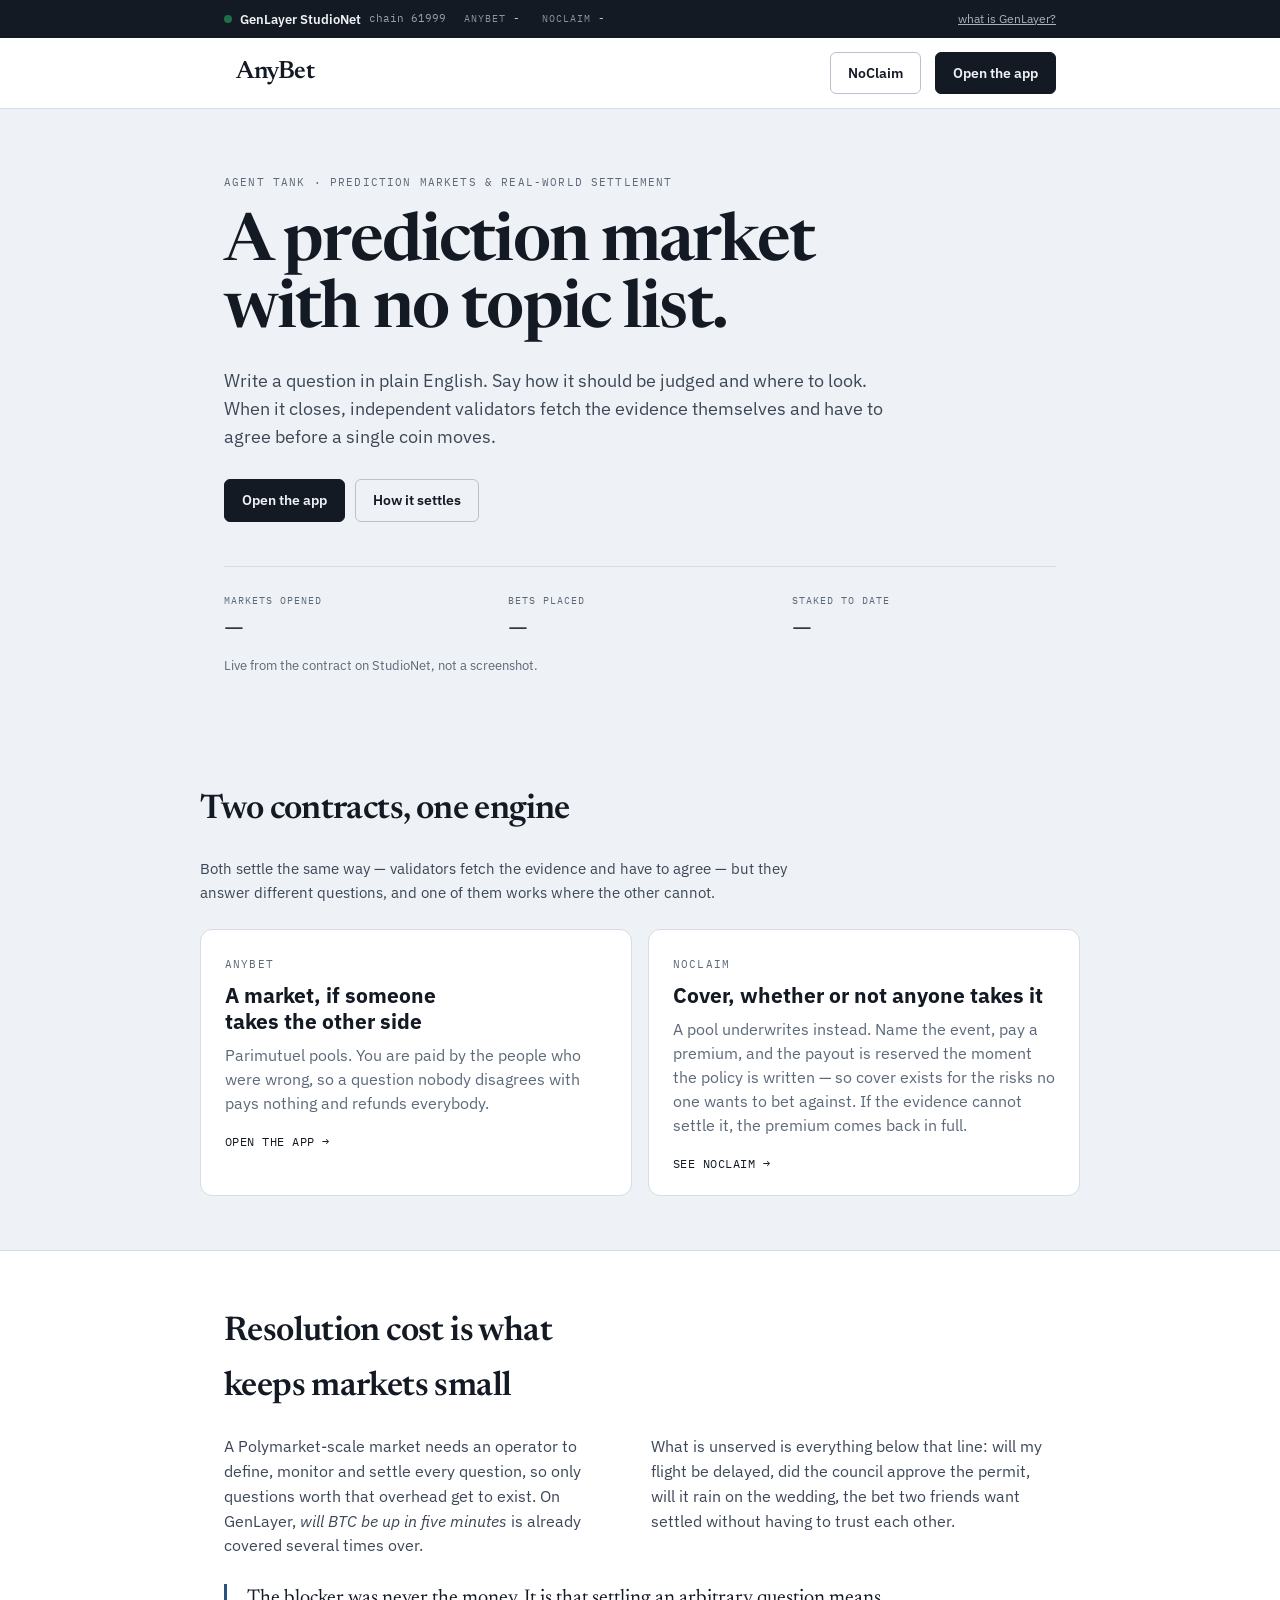
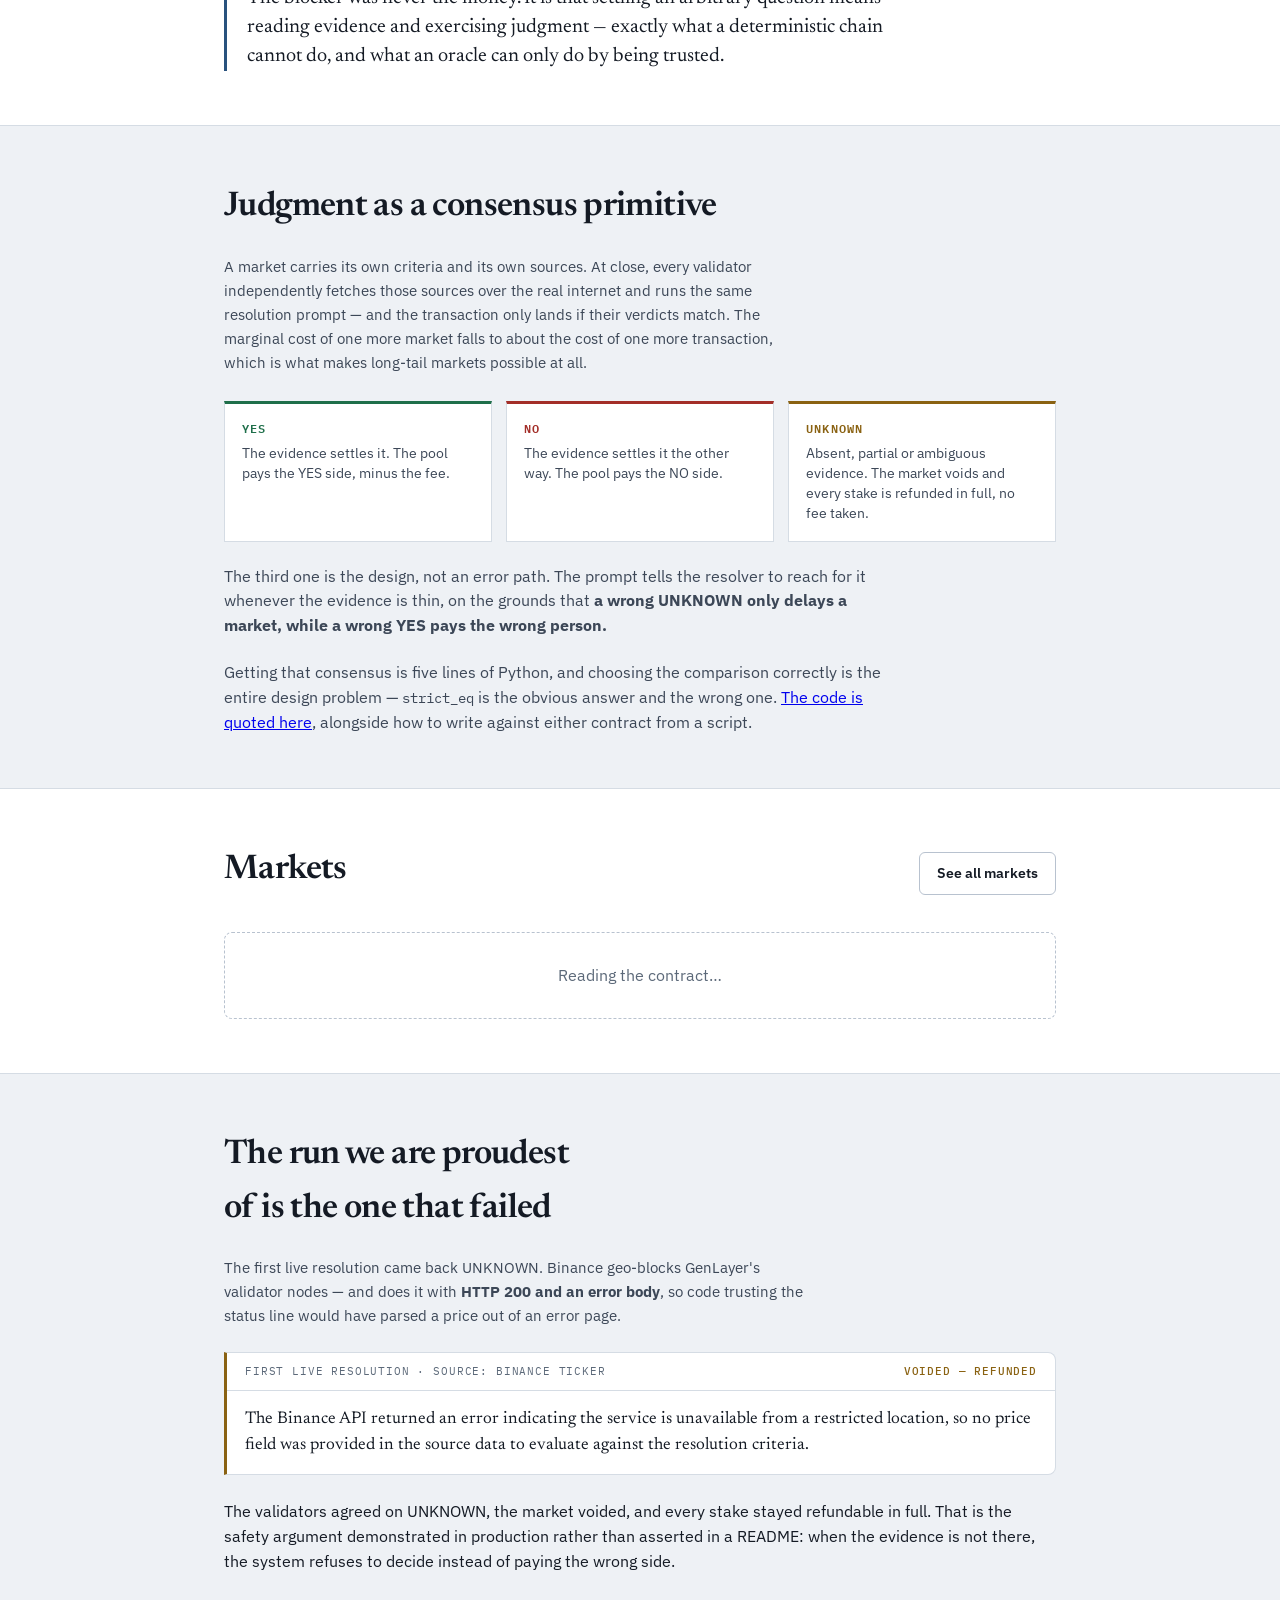
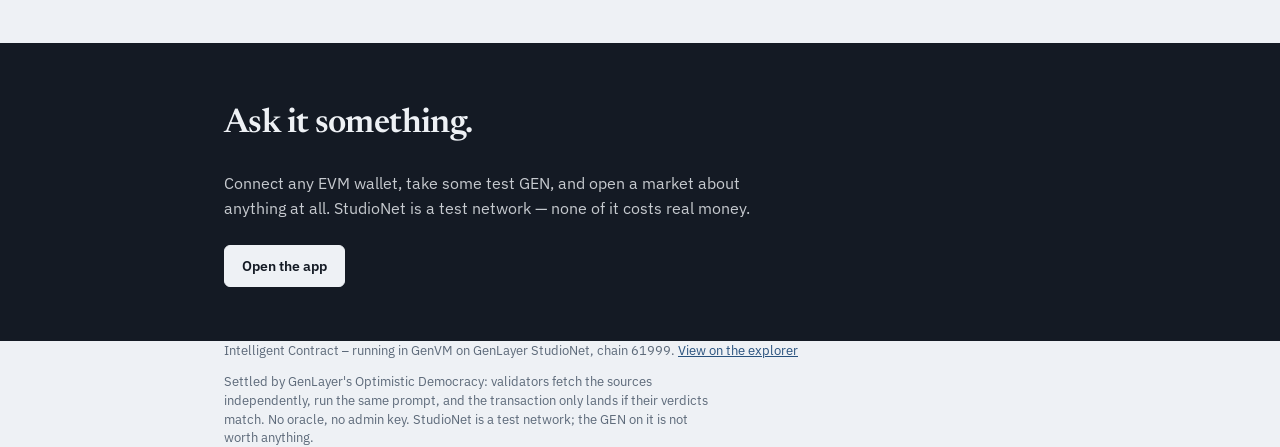
==== commit 1feabc91: "Say the bigger thing, and show developers the mechanism Two additions to the home page, aimed at som" ====
--- a/frontend/anybet.html
+++ b/frontend/anybet.html
@@ -172,6 +172,13 @@
       <strong>a wrong UNKNOWN only delays a market, while a wrong YES pays the
       wrong person.</strong>
     </p>
+    <p class="under-verdicts">
+      Getting that consensus is five lines of Python, and choosing the
+      comparison correctly is the entire design problem &mdash;
+      <code>strict_eq</code> is the obvious answer and the wrong one.
+      <a href="index.html#build">The code is quoted here</a>, alongside how to
+      write against either contract from a script.
+    </p>
   </section>
 
   <section class="band">
--- a/frontend/styles.css
+++ b/frontend/styles.css
@@ -1345,3 +1345,124 @@
   font-variant-numeric: tabular-nums;
 }
 body.home .band .solvency > div { background: var(--ground); }
+
+/* --- narrow screens --------------------------------------------------- */
+
+/* A long verdict badge was refusing to shrink next to a heading that wanted
+   the same row, so the card grew past the viewport and the whole page scrolled
+   sideways. The badge keeps its own line instead. */
+@media (max-width: 620px) {
+  .hm-head { flex-wrap: wrap; }
+  .hm-head h3 { flex: 1 1 100%; }
+  .hm-head .badge { white-space: normal; }
+  .home-market .hm-foot { flex-wrap: wrap; row-gap: 6px; }
+}
+
+/* The netbar is sticky, so on a phone every extra row is screen the page never
+   gets back. It falls to what it is actually for - which network, and the
+   contract this page is about.
+   Only on the landing pages: on the two desks .netbar-right holds Connect
+   wallet and the account, and a phone needs those more than a desktop does. */
+@media (max-width: 620px) {
+  .netbar-inner { gap: 6px 14px; padding-top: 9px; padding-bottom: 9px; }
+  .net-contract .label { display: none; }
+  body.home .netbar .netbar-right { display: none; }
+  /* The second contract chip, whichever page's it is. Each landing leads with
+     its own, so keeping the first is right on both. */
+  body.home .netbar .net-contract ~ .net-contract { display: none; }
+}
+
+/* Wide letter-spacing on a line that has to wrap reads as two broken lines
+   rather than one label. */
+@media (max-width: 620px) {
+  .eyebrow { letter-spacing: .04em; }
+  .hero h1 { font-size: clamp(30px, 8.5vw, 40px); }
+}
+
+/* Four tabs at 15px of side padding overflow a phone by about a tab's width,
+   and a tab strip that scrolls with nothing to say it does looks like three
+   tabs. Tightened until all four fit; the strip still scrolls if a label grows. */
+@media (max-width: 620px) {
+  .tab { padding-left: 6px; padding-right: 6px; font-size: 12.5px; letter-spacing: -.005em; }
+  .tab .count { margin-left: 4px; }
+  .tabs { scrollbar-width: none; }
+  .tabs::-webkit-scrollbar { display: none; }
+}
+
+/* --- the shapes grid, and code for developers ------------------------- */
+
+/* One card is built and three are not, and the difference has to be visible
+   at a glance - a landing page that lets four equal cards imply four shipped
+   products is lying by layout. */
+/* Two by two, not three and an orphan: four cards where one is marked built
+   and three are not should read as one comparison, not a ragged row. */
+.shapes {
+  display: grid;
+  grid-template-columns: repeat(auto-fit, minmax(min(100%, 330px), 1fr));
+  gap: 12px;
+  margin: 26px 0 22px;
+}
+.shape {
+  padding: 18px 20px 20px;
+  border: 1px solid var(--line);
+  border-radius: var(--radius);
+  background: var(--surface);
+}
+.shape.built { border-color: var(--ink); }
+.shape h3 { margin: 8px 0 7px; font-size: 18px; }
+.shape p { margin: 0; color: var(--muted); font-size: 13.5px; line-height: 1.55; }
+.shape-tag {
+  font-family: var(--mono);
+  font-size: 9.5px;
+  letter-spacing: .1em;
+  text-transform: uppercase;
+  color: var(--muted);
+  border: 1px solid var(--line);
+  border-radius: 10px;
+  padding: 2px 8px;
+}
+.shape.built .shape-tag { color: var(--ground); background: var(--ink); border-color: var(--ink); }
+
+figure.code {
+  margin: 24px 0;
+  border: 1px solid var(--line);
+  border-radius: var(--radius);
+  background: var(--surface);
+  overflow: hidden;
+}
+figure.code figcaption {
+  font-family: var(--mono);
+  font-size: 11px;
+  letter-spacing: .04em;
+  color: var(--muted);
+  padding: 10px 16px;
+  border-bottom: 1px solid var(--line);
+  background: var(--sunk);
+}
+/* Code is the one thing on this page allowed its own scrollbar: wrapping a
+   line of Python moves it somewhere it does not belong. */
+figure.code pre {
+  margin: 0;
+  padding: 16px;
+  overflow-x: auto;
+  font-family: var(--mono);
+  font-size: 12.5px;
+  line-height: 1.7;
+  color: var(--ink);
+}
+figure.code code { font-size: inherit; }
+figure.code .c { color: var(--muted); }
+figure.code .k { color: var(--accent); font-weight: 600; }
+figure.code .s { color: var(--yes); }
+
+.build-h3 {
+  font-family: var(--display);
+  font-size: 24px;
+  font-weight: 600;
+  letter-spacing: -.01em;
+  margin: 44px 0 10px;
+}
+
+@media (max-width: 620px) {
+  figure.code pre { font-size: 11.5px; padding: 13px; }
+}
